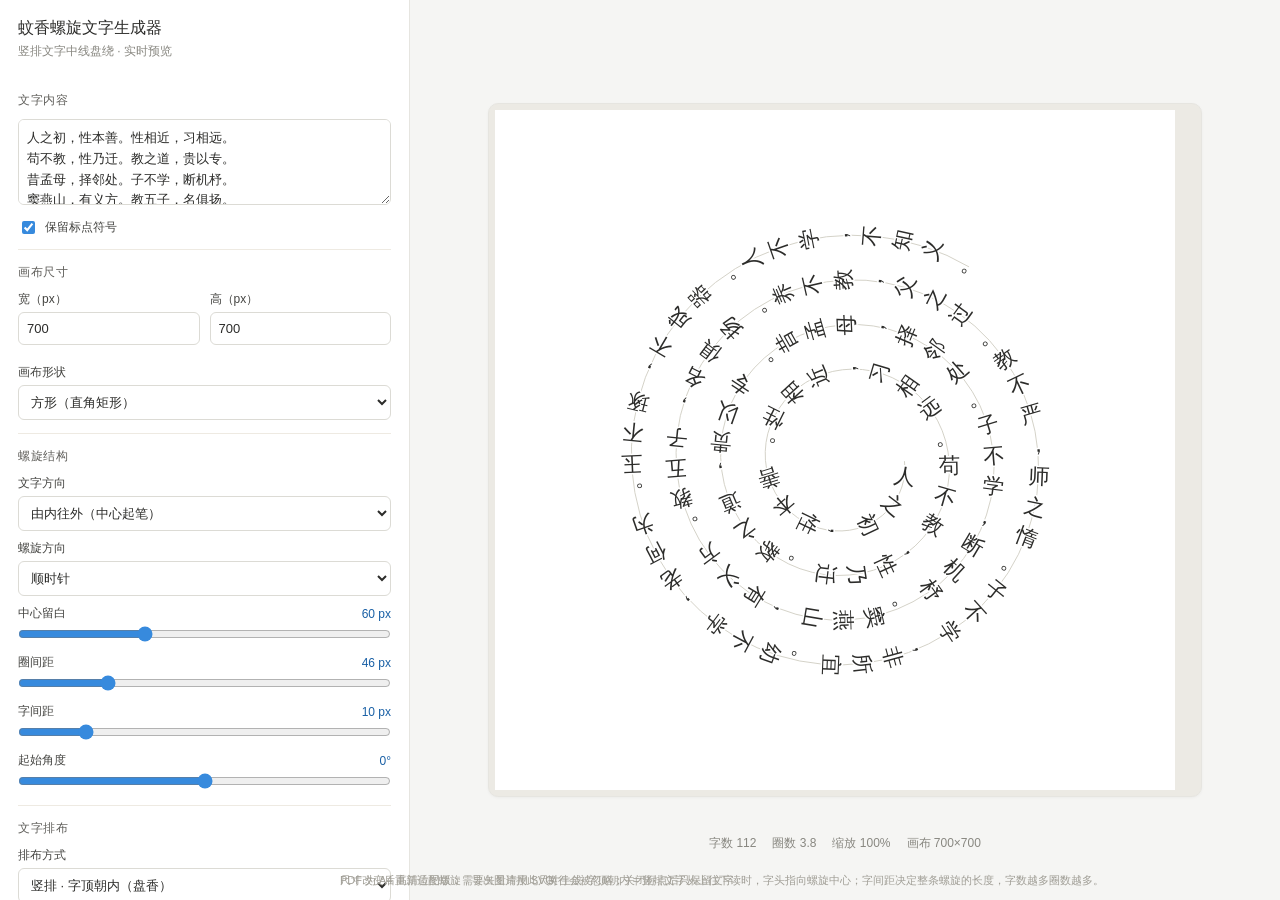
==== tools/蚊香螺旋生成器.html @ db5c836f "Add files via upload" ====
<!DOCTYPE html>
<html lang="zh-CN">
<head>
<meta charset="UTF-8">
<meta name="viewport" content="width=device-width,initial-scale=1">
<title>蚊香螺旋文字生成器</title>
<style>
*{box-sizing:border-box}
body{margin:0;font-family:"Microsoft YaHei","PingFang SC",sans-serif;background:#f5f5f3;color:#2c2c2a;font-size:13px}
.app{display:grid;grid-template-columns:410px 1fr;min-height:100vh}
.panel{background:#fff;border-right:1px solid #e6e5e0;padding:18px 18px 40px;overflow-y:auto;max-height:100vh}
h1{font-size:16px;font-weight:500;margin:0 0 4px}
.sub{font-size:12px;color:#888780;margin:0 0 18px}
.group{border-top:1px solid #eeeae2;padding:14px 0 4px}
.group:first-of-type{border-top:none}
.gtitle{font-size:12px;font-weight:500;color:#5f5e5a;margin-bottom:10px;letter-spacing:.5px}
label{display:block;margin-bottom:9px}
.lab{display:flex;justify-content:space-between;align-items:center;margin-bottom:4px;font-size:12px;color:#444441}
.val{color:#185fa5;font-variant-numeric:tabular-nums}
textarea,select,input[type=text],input[type=number]{width:100%;border:1px solid #dcdbd5;border-radius:6px;padding:8px;font-size:13px;font-family:inherit;background:#fff;color:#2c2c2a;outline:none}
textarea:focus,select:focus,input:focus{border-color:#85b7eb}
textarea{resize:vertical;min-height:86px;line-height:1.6}
input[type=range]{width:100%;accent-color:#378add;margin:0}
input[type=color]{width:100%;height:30px;border:1px solid #dcdbd5;border-radius:6px;padding:2px;background:#fff;cursor:pointer}
.row{display:flex;gap:10px}
.row>*{flex:1;min-width:0}
.check{display:flex;align-items:center;gap:7px;font-size:12px;color:#444441;cursor:pointer;margin-bottom:8px}
.check input{accent-color:#378add}
.btns{display:flex;gap:8px;margin-top:14px}
button{flex:1;padding:9px;border:1px solid #dcdbd5;border-radius:6px;background:#fff;color:#2c2c2a;font-size:12px;cursor:pointer;font-family:inherit}
button:hover{border-color:#85b7eb;background:#f7fbff}
button.primary{background:#185fa5;color:#fff;border-color:#185fa5}
button.primary:hover{background:#0c447c}
.stage{position:relative;padding:24px;display:flex;align-items:center;justify-content:center;overflow:auto;min-height:100vh}
.canvas-wrap{background:#eceae4;border:1px solid #e6e5e0;border-radius:10px;box-shadow:0 1px 3px rgba(0,0,0,.04);padding:6px;line-height:0;margin:auto;max-width:100%}
#preview{display:block;width:auto;height:auto;max-width:min(680px,100%);max-height:calc(100vh - 180px)}
.info{position:absolute;bottom:48px;left:24px;right:24px;font-size:12px;color:#888780;display:flex;gap:16px;flex-wrap:wrap;justify-content:center}
.tip{position:absolute;bottom:10px;left:24px;right:24px;margin:auto;font-size:11px;color:#a09e96;text-align:center;max-width:600px;line-height:1.6}
@media(max-width:820px){.app{grid-template-columns:1fr}.panel{max-height:none;border-right:none;border-bottom:1px solid #e6e5e0}.stage{padding:14px}}
</style>
</head>
<body>
<div class="app">
  <div class="panel">
    <h1>蚊香螺旋文字生成器</h1>
    <p class="sub">竖排文字中线盘绕 · 实时预览</p>

    <div class="group">
      <div class="gtitle">文字内容</div>
      <label><textarea id="text" spellcheck="false">人之初，性本善。性相近，习相远。
苟不教，性乃迁。教之道，贵以专。
昔孟母，择邻处。子不学，断机杼。
窦燕山，有义方。教五子，名俱扬。
养不教，父之过。教不严，师之惰。
子不学，非所宜。幼不学，老何为。
玉不琢，不成器。人不学，不知义。</textarea></label>
      <label class="check" style="margin-top:10px"><input type="checkbox" id="keepPunct" checked> 保留标点符号</label>
      <div class="tip">换行会被忽略；关闭标点后只保留文字</div>
    </div>

    <div class="group">
      <div class="gtitle">画布尺寸</div>
      <div class="row">
        <label><div class="lab"><span>宽（px）</span></div><input type="number" id="cw" min="200" max="2000" step="50" value="700"></label>
        <label><div class="lab"><span>高（px）</span></div><input type="number" id="ch" min="200" max="2000" step="50" value="700"></label>
      </div>
      <label style="margin-top:10px"><div class="lab"><span>画布形状</span></div>
        <select id="shape">
          <option value="rect">方形（直角矩形）</option>
          <option value="round">圆角矩形</option>
          <option value="circle">圆形</option>
          <option value="ellipse">椭圆</option>
        </select>
      </label>
      <div class="tip" style="text-align:left;margin-top:8px">尺寸改变后重新适配螺旋，导出图片按此尺寸生成</div>
    </div>

    <div class="group">
      <div class="gtitle">螺旋结构</div>
      <label><div class="lab"><span>文字方向</span></div>
        <select id="direction">
          <option value="out">由内往外（中心起笔）</option>
          <option value="in">由外往内（外圈起笔）</option>
        </select>
      </label>
      <label><div class="lab"><span>螺旋方向</span></div>
        <select id="spin">
          <option value="cw">顺时针</option>
          <option value="ccw">逆时针</option>
        </select>
      </label>
      <label><div class="lab"><span>中心留白</span><span class="val" id="vInner">60 px</span></div>
        <input type="range" id="inner" min="0" max="180" value="60"></label>
      <label><div class="lab"><span>圈间距</span><span class="val" id="vRing">46 px</span></div>
        <input type="range" id="ring" min="24" max="120" value="46"></label>
      <label><div class="lab"><span>字间距</span><span class="val" id="vGap">10 px</span></div>
        <input type="range" id="gap" min="0" max="60" value="10"></label>
      <label><div class="lab"><span>起始角度</span><span class="val" id="vStart">0°</span></div>
        <input type="range" id="start" min="-180" max="180" value="0"></label>
    </div>

    <div class="group">
      <div class="gtitle">文字排布</div>
      <label><div class="lab"><span>排布方式</span></div>
        <select id="mode">
          <option value="in">竖排 · 字顶朝内（盘香）</option>
          <option value="out">竖排 · 字顶朝外</option>
          <option value="tan">横排 · 沿切线（左到右）</option>
          <option value="tanrev">横排 · 沿切线（右到左）</option>
          <option value="none">全部正立 · 不旋转</option>
        </select>
      </label>
      <label><div class="lab"><span>旋转微调</span><span class="val" id="vRot">0°</span></div>
        <input type="range" id="rot" min="-180" max="180" value="0"></label>
    </div>

    <div class="group">
      <div class="gtitle">字体与颜色</div>
      <label><div class="lab"><span>字体</span></div>
        <select id="font">
          <option value="SimSun, '宋体', serif">宋体</option>
          <option value="KaiTi, '楷体', serif">楷体</option>
          <option value="FangSong, '仿宋', serif">仿宋</option>
          <option value="'Microsoft YaHei', '微软雅黑', sans-serif">微软雅黑</option>
          <option value="'PingFang SC', sans-serif">苹方</option>
          <option value="serif">衬线体</option>
          <option value="sans-serif">无衬线体</option>
        </select>
      </label>
      <label><div class="lab"><span>字体大小</span><span class="val" id="vSize">22 px</span></div>
        <input type="range" id="size" min="10" max="60" value="22"></label>
      <div class="row">
        <label><div class="lab"><span>文字颜色</span></div><input type="color" id="color" value="#2c2c2a"></label>
        <label><div class="lab"><span>背景颜色</span></div><input type="color" id="bg" value="#ffffff"></label>
      </div>
      <label class="check"><input type="checkbox" id="halo" checked> 字加白描边（压住螺旋线）</label>
    </div>

    <div class="group">
      <div class="gtitle">辅助线</div>
      <label class="check"><input type="checkbox" id="showline" checked> 显示螺旋线</label>
      <div class="row">
        <label><div class="lab"><span>线色</span></div><input type="color" id="linecolor" value="#d3d1c7"></label>
        <label><div class="lab"><span>线宽</span></div><input type="range" id="linew" min="0" max="4" step="0.5" value="1"></label>
      </div>
    </div>

    <div class="group">
      <div class="gtitle">导出</div>
      <div class="btns">
        <button id="svgBtn" class="primary">下载 SVG</button>
        <button id="pngBtn">下载 PNG</button>
        <button id="pdfBtn">下载 PDF</button>
      </div>
      <div class="tip" style="text-align:left;margin-top:8px">PDF 为 A4 高清位图版；需要矢量请用 SVG</div>
    </div>
  </div>

  <div class="stage">
    <div class="canvas-wrap"><svg id="preview" viewBox="0 0 700 700" width="700" height="700" xmlns="http://www.w3.org/2000/svg"></svg></div>
    <div class="info"><span id="infoChars">字数 0</span><span id="infoTurns">圈数 0</span><span id="infoScale">缩放 100%</span><span id="infoSize">画布 700×700</span></div>
    <div class="tip">字顶朝内 = 竖排文字从上往下读时，字头指向螺旋中心；字间距决定整条螺旋的长度，字数越多圈数越多。</div>
  </div>
</div>

<script>
(function(){
  var $=function(id){return document.getElementById(id)};
  var svg=$('preview'), NS='http://www.w3.org/2000/svg';
  var W=700, H=700, CX=350, CY=350, MAXR=328;

  function el(name,attrs){var e=document.createElementNS(NS,name);for(var k in attrs)e.setAttribute(k,attrs[k]);return e}
  function paper(shape,fill){
    if(shape==='circle')return el('circle',{cx:CX,cy:CY,r:Math.min(W,H)/2,fill:fill});
    if(shape==='ellipse')return el('ellipse',{cx:CX,cy:CY,rx:W/2,ry:H/2,fill:fill});
    if(shape==='round')return el('rect',{x:0,y:0,width:W,height:H,rx:Math.min(W,H)*0.06,fill:fill});
    return el('rect',{x:0,y:0,width:W,height:H,fill:fill});
  }

  function build(){
    var raw=$('text').value.replace(/[\r\n]/g,'');
    if(!$('keepPunct').checked) raw=raw.replace(/[，。！？；：、,.!?;:'"“”‘’（）()《》〈〉【】\[\]『』「」…—\-]/g,'');
    var chars=Array.from(raw);
    var n=chars.length;
    var fontSize=+$('size').value, gap=+$('gap').value, ring=+$('ring').value;
    var inner=+$('inner').value, start=(+$('start').value)*Math.PI/180;
    var reverse=$('direction').value==='in', mode=$('mode').value, 微调=(+$('rot').value)*Math.PI/180;
    var sgn=$('spin').value==='ccw'?-1:1;
    var font=$('font').value, color=$('color').value, bg=$('bg').value;
    var halo=$('halo').checked, showline=$('showline').checked;
    var linecolor=$('linecolor').value, linew=+$('linew').value;

    W=Math.max(200,Math.min(2000,Math.round(+$('cw').value||700)));
    H=Math.max(200,Math.min(2000,Math.round(+$('ch').value||700)));
    CX=W/2; CY=H/2; MAXR=Math.min(W,H)/2-12;
    svg.setAttribute('viewBox','0 0 '+W+' '+H);
    svg.setAttribute('width',W); svg.setAttribute('height',H);
    svg.textContent='';
    svg.appendChild(paper($('shape').value,bg));

    if(!n){$('infoChars').textContent='字数 0';$('infoSize').textContent='画布 '+W+'×'+H;return}

    var step=fontSize+gap;
    var L=n*step;
    var b=ring/(2*Math.PI);
    var tmax=(-inner+Math.sqrt(inner*inner+2*b*L))/b;
    if(inner===0) tmax=Math.sqrt(2*L/b);
    var rout=inner+b*tmax;
    var scale=Math.min(1,(MAXR)/(rout||1));
    var rin=inner*scale, bs=b*scale, fs=fontSize*scale;

    var startR=reverse?rout*scale:rin;
    var dr=reverse?-bs:bs;
    var steps=Math.max(4000,Math.ceil(tmax*140));
    var xs=[],ys=[],al=[0],ts=[];
    for(var i=0;i<=steps;i++){
      var t=tmax*i/steps, r=startR+dr*t;
      var a=sgn*t+start;
      var x=CX+r*Math.cos(a), y=CY+r*Math.sin(a);
      xs.push(x);ys.push(y);ts.push(t);
      if(i>0)al.push(al[i-1]+Math.hypot(x-xs[i-1],y-ys[i-1]));
    }
    var total=al[steps];

    var used=xs.map(function(x,i){return [x,ys[i],ts[i]]}).filter(function(p){return p[2]<=tmax+0.001});
    var minx=Infinity,maxx=-Infinity,miny=Infinity,maxy=-Infinity;
    used.forEach(function(p){minx=Math.min(minx,p[0]);maxx=Math.max(maxx,p[0]);miny=Math.min(miny,p[1]);maxy=Math.max(maxy,p[1])});
    var ox=CX-(minx+maxx)/2, oy=CY-(miny+maxy)/2;
    var maxR=0;
    used.forEach(function(p){maxR=Math.max(maxR,Math.hypot(p[0]-CX,p[1]-CY))});
    var allow=Math.max(0,MAXR-maxR), off=Math.hypot(ox,oy);
    if(off>allow&&off>0){ox*=allow/off;oy*=allow/off}

    var g=el('g',{transform:'translate('+ox.toFixed(1)+' '+oy.toFixed(1)+')'});
    if(showline){
      var segs=[];
      for(var i=0;i<=steps;i+=18)segs.push((i?'L':'M')+xs[i].toFixed(1)+' '+ys[i].toFixed(1));
      g.appendChild(el('path',{d:segs.join(' '),fill:'none',stroke:linecolor,'stroke-width':linew}));
    }

    var base;
    if(mode==='in')base=-Math.PI/2;
    else if(mode==='out')base=Math.PI/2;
    else if(mode==='tan')base=0;
    else if(mode==='tanrev')base=Math.PI;
    else base=null;

    chars.forEach(function(ch,k){
      var s=(k+0.5)*total/n;
      var j=1;while(j<steps&&al[j]<s)j++;
      var f=(s-al[j-1])/((al[j]-al[j-1])||1);
      var x=xs[j-1]+f*(xs[j]-xs[j-1]), y=ys[j-1]+f*(ys[j]-ys[j-1]);
      var t=ts[j-1]+f*(ts[j]-ts[j-1]);
      var r=startR+dr*t, a=sgn*t+start;
      var dx=dr*Math.cos(a)-r*sgn*Math.sin(a);
      var dy=dr*Math.sin(a)+r*sgn*Math.cos(a);
      var ang=base===null?0:Math.atan2(dy,dx)+base+微调;
      var txt=el('text',{
        transform:'translate('+x.toFixed(1)+' '+y.toFixed(1)+') rotate('+(ang*180/Math.PI).toFixed(1)+')',
        'text-anchor':'middle','dominant-baseline':'central',
        'font-size':fs.toFixed(1),'font-family':font,fill:color
      });
      if(halo){txt.setAttribute('paint-order','stroke');txt.setAttribute('stroke',bg);txt.setAttribute('stroke-width',(3.2).toFixed(1));txt.setAttribute('stroke-linejoin','round')}
      txt.textContent=ch;g.appendChild(txt);
    });
    svg.appendChild(g);

    $('infoChars').textContent='字数 '+n;
    $('infoTurns').textContent='圈数 '+(tmax/(2*Math.PI)).toFixed(1);
    $('infoScale').textContent='缩放 '+Math.round(scale*100)+'%';
    $('infoSize').textContent='画布 '+W+'×'+H;
  }

  function bind(id,vid,fmt){
    var e=$(id);
    e.addEventListener('input',function(){if(vid)$(vid).textContent=fmt?fmt(e.value):e.value;build()});
  }
  ['text','font','color','bg','halo','mode','direction','spin','keepPunct','showline','linecolor','cw','ch','shape'].forEach(function(id){$(id).addEventListener('input',build)});
  ['cw','ch'].forEach(function(id){$(id).addEventListener('change',function(){this.value=(id==='cw'?W:H);build()})});
  bind('size','vSize',function(v){return v+' px'});
  bind('gap','vGap',function(v){return v+' px'});
  bind('ring','vRing',function(v){return v+' px'});
  bind('inner','vInner',function(v){return v+' px'});
  bind('start','vStart',function(v){return v+'°'});
  bind('rot','vRot',function(v){return v+'°'});
  bind('linew',null);

  function serialize(){
    var c=svg.cloneNode(true);
    c.setAttribute('xmlns',NS);
    return '<?xml version="1.0" encoding="UTF-8"?>\n'+new XMLSerializer().serializeToString(c);
  }
  function download(url,name){var a=document.createElement('a');a.href=url;a.download=name;document.body.appendChild(a);a.click();document.body.removeChild(a)}
  $('svgBtn').addEventListener('click',function(){
    var blob=new Blob([serialize()],{type:'image/svg+xml;charset=utf-8'});
    var url=URL.createObjectURL(blob);download(url,'蚊香螺旋.svg');setTimeout(function(){URL.revokeObjectURL(url)},1000);
  });
  function svgToCanvas(scale,cb,err){
    var img=new Image();
    img.onload=function(){
      var cv=document.createElement('canvas');cv.width=W*scale;cv.height=H*scale;
      var ctx=cv.getContext('2d');ctx.scale(scale,scale);ctx.drawImage(img,0,0,W,H);
      cb(cv);
    };
    img.onerror=err||function(){alert('图片渲染失败，请改用 SVG 导出')};
    img.src='data:image/svg+xml;charset=utf-8,'+encodeURIComponent(serialize());
  }
  $('pngBtn').addEventListener('click',function(){svgToCanvas(2,function(cv){download(cv.toDataURL('image/png'),'蚊香螺旋.png')})});

  function loadScript(src,cb,err){
    var s=document.createElement('script');s.src=src;s.onload=cb;s.onerror=err;document.head.appendChild(s);
  }
  function makePDF(){
    svgToCanvas(3,function(cv){
      var land=W>=H;
      var pdf=new window.jspdf.jsPDF({orientation:land?'landscape':'portrait',unit:'mm',format:'a4'});
      var pw=land?297:210, ph=land?210:297;
      var k=Math.min((pw-20)/W,(ph-20)/H), dw=W*k, dh=H*k;
      pdf.addImage(cv.toDataURL('image/png'),'PNG',(pw-dw)/2,(ph-dh)/2,dw,dh);
      pdf.save('蚊香螺旋.pdf');
    });
  }
  $('pdfBtn').addEventListener('click',function(){
    if(window.jspdf&&window.jspdf.jsPDF){makePDF();return}
    var btn=this,txt=btn.textContent;btn.textContent='加载中…';
    loadScript('https://cdn.jsdelivr.net/npm/jspdf@2.5.2/dist/jspdf.umd.min.js',function(){
      btn.textContent=txt;makePDF();
    },function(){
      btn.textContent=txt;
      alert('无法联网加载 PDF 组件，已切换到浏览器打印：请在打印窗口选择「另存为 PDF」。');
      var w=window.open('','_blank');
      if(w){w.document.write('<!DOCTYPE html><meta charset="utf-8"><title>蚊香螺旋.pdf</title><body style="margin:0">'+serialize()+'</body>');w.document.close();setTimeout(function(){w.focus();w.print()},300)}
      else window.print();
    });
  });

  build();
})();
</script>
</body>
</html>
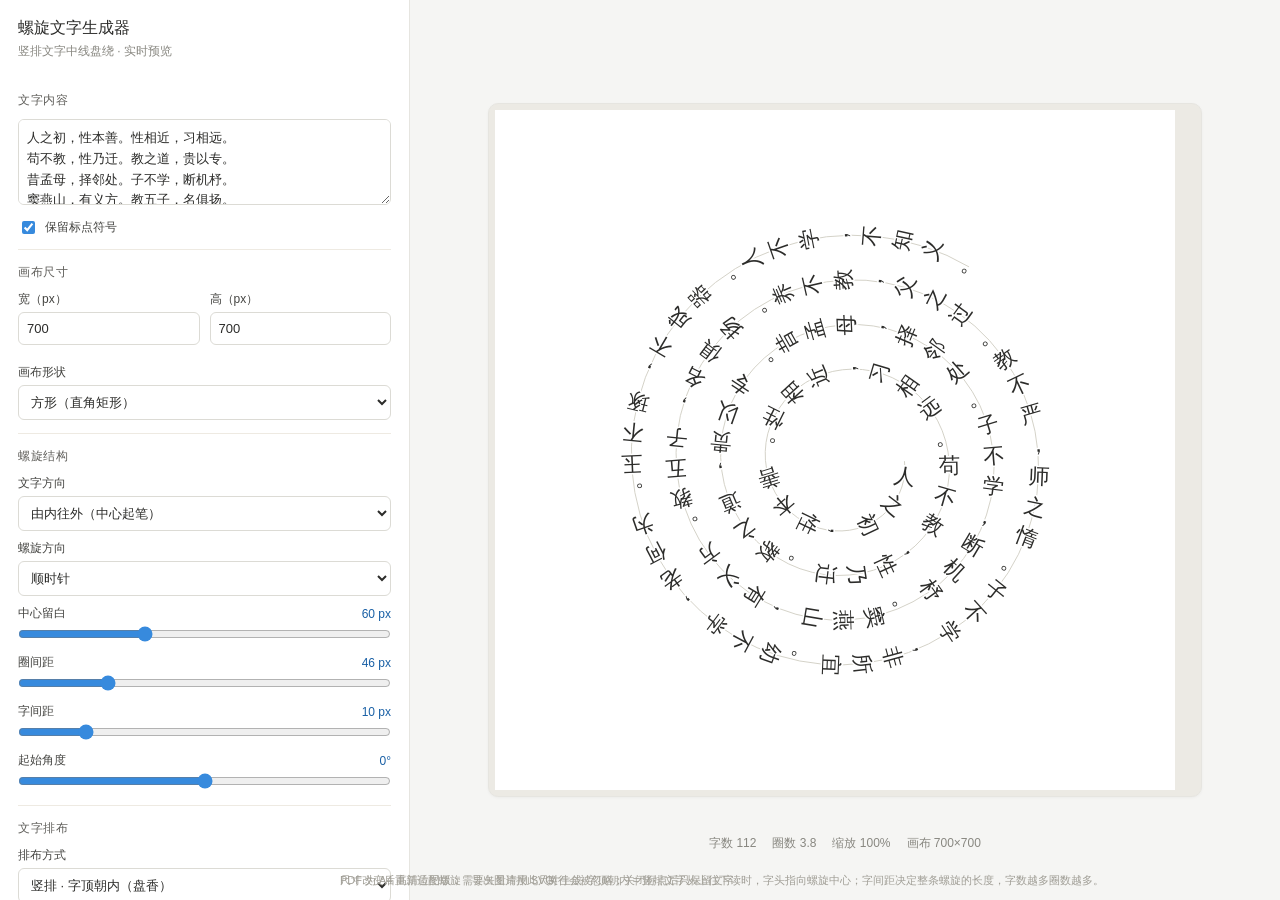
==== commit 038d3327: "导航应用改为工具，工具页更名为螺旋文字生成器并支持新标签页打开" ====
--- a/tools/蚊香螺旋生成器.html
+++ b/tools/蚊香螺旋生成器.html
@@ -1,341 +1,12 @@
 <!DOCTYPE html>
 <html lang="zh-CN">
 <head>
-<meta charset="UTF-8">
-<meta name="viewport" content="width=device-width,initial-scale=1">
-<title>蚊香螺旋文字生成器</title>
-<style>
-*{box-sizing:border-box}
-body{margin:0;font-family:"Microsoft YaHei","PingFang SC",sans-serif;background:#f5f5f3;color:#2c2c2a;font-size:13px}
-.app{display:grid;grid-template-columns:410px 1fr;min-height:100vh}
-.panel{background:#fff;border-right:1px solid #e6e5e0;padding:18px 18px 40px;overflow-y:auto;max-height:100vh}
-h1{font-size:16px;font-weight:500;margin:0 0 4px}
-.sub{font-size:12px;color:#888780;margin:0 0 18px}
-.group{border-top:1px solid #eeeae2;padding:14px 0 4px}
-.group:first-of-type{border-top:none}
-.gtitle{font-size:12px;font-weight:500;color:#5f5e5a;margin-bottom:10px;letter-spacing:.5px}
-label{display:block;margin-bottom:9px}
-.lab{display:flex;justify-content:space-between;align-items:center;margin-bottom:4px;font-size:12px;color:#444441}
-.val{color:#185fa5;font-variant-numeric:tabular-nums}
-textarea,select,input[type=text],input[type=number]{width:100%;border:1px solid #dcdbd5;border-radius:6px;padding:8px;font-size:13px;font-family:inherit;background:#fff;color:#2c2c2a;outline:none}
-textarea:focus,select:focus,input:focus{border-color:#85b7eb}
-textarea{resize:vertical;min-height:86px;line-height:1.6}
-input[type=range]{width:100%;accent-color:#378add;margin:0}
-input[type=color]{width:100%;height:30px;border:1px solid #dcdbd5;border-radius:6px;padding:2px;background:#fff;cursor:pointer}
-.row{display:flex;gap:10px}
-.row>*{flex:1;min-width:0}
-.check{display:flex;align-items:center;gap:7px;font-size:12px;color:#444441;cursor:pointer;margin-bottom:8px}
-.check input{accent-color:#378add}
-.btns{display:flex;gap:8px;margin-top:14px}
-button{flex:1;padding:9px;border:1px solid #dcdbd5;border-radius:6px;background:#fff;color:#2c2c2a;font-size:12px;cursor:pointer;font-family:inherit}
-button:hover{border-color:#85b7eb;background:#f7fbff}
-button.primary{background:#185fa5;color:#fff;border-color:#185fa5}
-button.primary:hover{background:#0c447c}
-.stage{position:relative;padding:24px;display:flex;align-items:center;justify-content:center;overflow:auto;min-height:100vh}
-.canvas-wrap{background:#eceae4;border:1px solid #e6e5e0;border-radius:10px;box-shadow:0 1px 3px rgba(0,0,0,.04);padding:6px;line-height:0;margin:auto;max-width:100%}
-#preview{display:block;width:auto;height:auto;max-width:min(680px,100%);max-height:calc(100vh - 180px)}
-.info{position:absolute;bottom:48px;left:24px;right:24px;font-size:12px;color:#888780;display:flex;gap:16px;flex-wrap:wrap;justify-content:center}
-.tip{position:absolute;bottom:10px;left:24px;right:24px;margin:auto;font-size:11px;color:#a09e96;text-align:center;max-width:600px;line-height:1.6}
-@media(max-width:820px){.app{grid-template-columns:1fr}.panel{max-height:none;border-right:none;border-bottom:1px solid #e6e5e0}.stage{padding:14px}}
-</style>
+  <meta charset="UTF-8">
+  <meta http-equiv="refresh" content="0; url=螺旋文字生成器.html">
+  <title>页面已更名 · 正在跳转</title>
+  <script>location.replace('螺旋文字生成器.html');</script>
 </head>
 <body>
-<div class="app">
-  <div class="panel">
-    <h1>蚊香螺旋文字生成器</h1>
-    <p class="sub">竖排文字中线盘绕 · 实时预览</p>
-
-    <div class="group">
-      <div class="gtitle">文字内容</div>
-      <label><textarea id="text" spellcheck="false">人之初，性本善。性相近，习相远。
-苟不教，性乃迁。教之道，贵以专。
-昔孟母，择邻处。子不学，断机杼。
-窦燕山，有义方。教五子，名俱扬。
-养不教，父之过。教不严，师之惰。
-子不学，非所宜。幼不学，老何为。
-玉不琢，不成器。人不学，不知义。</textarea></label>
-      <label class="check" style="margin-top:10px"><input type="checkbox" id="keepPunct" checked> 保留标点符号</label>
-      <div class="tip">换行会被忽略；关闭标点后只保留文字</div>
-    </div>
-
-    <div class="group">
-      <div class="gtitle">画布尺寸</div>
-      <div class="row">
-        <label><div class="lab"><span>宽（px）</span></div><input type="number" id="cw" min="200" max="2000" step="50" value="700"></label>
-        <label><div class="lab"><span>高（px）</span></div><input type="number" id="ch" min="200" max="2000" step="50" value="700"></label>
-      </div>
-      <label style="margin-top:10px"><div class="lab"><span>画布形状</span></div>
-        <select id="shape">
-          <option value="rect">方形（直角矩形）</option>
-          <option value="round">圆角矩形</option>
-          <option value="circle">圆形</option>
-          <option value="ellipse">椭圆</option>
-        </select>
-      </label>
-      <div class="tip" style="text-align:left;margin-top:8px">尺寸改变后重新适配螺旋，导出图片按此尺寸生成</div>
-    </div>
-
-    <div class="group">
-      <div class="gtitle">螺旋结构</div>
-      <label><div class="lab"><span>文字方向</span></div>
-        <select id="direction">
-          <option value="out">由内往外（中心起笔）</option>
-          <option value="in">由外往内（外圈起笔）</option>
-        </select>
-      </label>
-      <label><div class="lab"><span>螺旋方向</span></div>
-        <select id="spin">
-          <option value="cw">顺时针</option>
-          <option value="ccw">逆时针</option>
-        </select>
-      </label>
-      <label><div class="lab"><span>中心留白</span><span class="val" id="vInner">60 px</span></div>
-        <input type="range" id="inner" min="0" max="180" value="60"></label>
-      <label><div class="lab"><span>圈间距</span><span class="val" id="vRing">46 px</span></div>
-        <input type="range" id="ring" min="24" max="120" value="46"></label>
-      <label><div class="lab"><span>字间距</span><span class="val" id="vGap">10 px</span></div>
-        <input type="range" id="gap" min="0" max="60" value="10"></label>
-      <label><div class="lab"><span>起始角度</span><span class="val" id="vStart">0°</span></div>
-        <input type="range" id="start" min="-180" max="180" value="0"></label>
-    </div>
-
-    <div class="group">
-      <div class="gtitle">文字排布</div>
-      <label><div class="lab"><span>排布方式</span></div>
-        <select id="mode">
-          <option value="in">竖排 · 字顶朝内（盘香）</option>
-          <option value="out">竖排 · 字顶朝外</option>
-          <option value="tan">横排 · 沿切线（左到右）</option>
-          <option value="tanrev">横排 · 沿切线（右到左）</option>
-          <option value="none">全部正立 · 不旋转</option>
-        </select>
-      </label>
-      <label><div class="lab"><span>旋转微调</span><span class="val" id="vRot">0°</span></div>
-        <input type="range" id="rot" min="-180" max="180" value="0"></label>
-    </div>
-
-    <div class="group">
-      <div class="gtitle">字体与颜色</div>
-      <label><div class="lab"><span>字体</span></div>
-        <select id="font">
-          <option value="SimSun, '宋体', serif">宋体</option>
-          <option value="KaiTi, '楷体', serif">楷体</option>
-          <option value="FangSong, '仿宋', serif">仿宋</option>
-          <option value="'Microsoft YaHei', '微软雅黑', sans-serif">微软雅黑</option>
-          <option value="'PingFang SC', sans-serif">苹方</option>
-          <option value="serif">衬线体</option>
-          <option value="sans-serif">无衬线体</option>
-        </select>
-      </label>
-      <label><div class="lab"><span>字体大小</span><span class="val" id="vSize">22 px</span></div>
-        <input type="range" id="size" min="10" max="60" value="22"></label>
-      <div class="row">
-        <label><div class="lab"><span>文字颜色</span></div><input type="color" id="color" value="#2c2c2a"></label>
-        <label><div class="lab"><span>背景颜色</span></div><input type="color" id="bg" value="#ffffff"></label>
-      </div>
-      <label class="check"><input type="checkbox" id="halo" checked> 字加白描边（压住螺旋线）</label>
-    </div>
-
-    <div class="group">
-      <div class="gtitle">辅助线</div>
-      <label class="check"><input type="checkbox" id="showline" checked> 显示螺旋线</label>
-      <div class="row">
-        <label><div class="lab"><span>线色</span></div><input type="color" id="linecolor" value="#d3d1c7"></label>
-        <label><div class="lab"><span>线宽</span></div><input type="range" id="linew" min="0" max="4" step="0.5" value="1"></label>
-      </div>
-    </div>
-
-    <div class="group">
-      <div class="gtitle">导出</div>
-      <div class="btns">
-        <button id="svgBtn" class="primary">下载 SVG</button>
-        <button id="pngBtn">下载 PNG</button>
-        <button id="pdfBtn">下载 PDF</button>
-      </div>
-      <div class="tip" style="text-align:left;margin-top:8px">PDF 为 A4 高清位图版；需要矢量请用 SVG</div>
-    </div>
-  </div>
-
-  <div class="stage">
-    <div class="canvas-wrap"><svg id="preview" viewBox="0 0 700 700" width="700" height="700" xmlns="http://www.w3.org/2000/svg"></svg></div>
-    <div class="info"><span id="infoChars">字数 0</span><span id="infoTurns">圈数 0</span><span id="infoScale">缩放 100%</span><span id="infoSize">画布 700×700</span></div>
-    <div class="tip">字顶朝内 = 竖排文字从上往下读时，字头指向螺旋中心；字间距决定整条螺旋的长度，字数越多圈数越多。</div>
-  </div>
-</div>
-
-<script>
-(function(){
-  var $=function(id){return document.getElementById(id)};
-  var svg=$('preview'), NS='http://www.w3.org/2000/svg';
-  var W=700, H=700, CX=350, CY=350, MAXR=328;
-
-  function el(name,attrs){var e=document.createElementNS(NS,name);for(var k in attrs)e.setAttribute(k,attrs[k]);return e}
-  function paper(shape,fill){
-    if(shape==='circle')return el('circle',{cx:CX,cy:CY,r:Math.min(W,H)/2,fill:fill});
-    if(shape==='ellipse')return el('ellipse',{cx:CX,cy:CY,rx:W/2,ry:H/2,fill:fill});
-    if(shape==='round')return el('rect',{x:0,y:0,width:W,height:H,rx:Math.min(W,H)*0.06,fill:fill});
-    return el('rect',{x:0,y:0,width:W,height:H,fill:fill});
-  }
-
-  function build(){
-    var raw=$('text').value.replace(/[\r\n]/g,'');
-    if(!$('keepPunct').checked) raw=raw.replace(/[，。！？；：、,.!?;:'"“”‘’（）()《》〈〉【】\[\]『』「」…—\-]/g,'');
-    var chars=Array.from(raw);
-    var n=chars.length;
-    var fontSize=+$('size').value, gap=+$('gap').value, ring=+$('ring').value;
-    var inner=+$('inner').value, start=(+$('start').value)*Math.PI/180;
-    var reverse=$('direction').value==='in', mode=$('mode').value, 微调=(+$('rot').value)*Math.PI/180;
-    var sgn=$('spin').value==='ccw'?-1:1;
-    var font=$('font').value, color=$('color').value, bg=$('bg').value;
-    var halo=$('halo').checked, showline=$('showline').checked;
-    var linecolor=$('linecolor').value, linew=+$('linew').value;
-
-    W=Math.max(200,Math.min(2000,Math.round(+$('cw').value||700)));
-    H=Math.max(200,Math.min(2000,Math.round(+$('ch').value||700)));
-    CX=W/2; CY=H/2; MAXR=Math.min(W,H)/2-12;
-    svg.setAttribute('viewBox','0 0 '+W+' '+H);
-    svg.setAttribute('width',W); svg.setAttribute('height',H);
-    svg.textContent='';
-    svg.appendChild(paper($('shape').value,bg));
-
-    if(!n){$('infoChars').textContent='字数 0';$('infoSize').textContent='画布 '+W+'×'+H;return}
-
-    var step=fontSize+gap;
-    var L=n*step;
-    var b=ring/(2*Math.PI);
-    var tmax=(-inner+Math.sqrt(inner*inner+2*b*L))/b;
-    if(inner===0) tmax=Math.sqrt(2*L/b);
-    var rout=inner+b*tmax;
-    var scale=Math.min(1,(MAXR)/(rout||1));
-    var rin=inner*scale, bs=b*scale, fs=fontSize*scale;
-
-    var startR=reverse?rout*scale:rin;
-    var dr=reverse?-bs:bs;
-    var steps=Math.max(4000,Math.ceil(tmax*140));
-    var xs=[],ys=[],al=[0],ts=[];
-    for(var i=0;i<=steps;i++){
-      var t=tmax*i/steps, r=startR+dr*t;
-      var a=sgn*t+start;
-      var x=CX+r*Math.cos(a), y=CY+r*Math.sin(a);
-      xs.push(x);ys.push(y);ts.push(t);
-      if(i>0)al.push(al[i-1]+Math.hypot(x-xs[i-1],y-ys[i-1]));
-    }
-    var total=al[steps];
-
-    var used=xs.map(function(x,i){return [x,ys[i],ts[i]]}).filter(function(p){return p[2]<=tmax+0.001});
-    var minx=Infinity,maxx=-Infinity,miny=Infinity,maxy=-Infinity;
-    used.forEach(function(p){minx=Math.min(minx,p[0]);maxx=Math.max(maxx,p[0]);miny=Math.min(miny,p[1]);maxy=Math.max(maxy,p[1])});
-    var ox=CX-(minx+maxx)/2, oy=CY-(miny+maxy)/2;
-    var maxR=0;
-    used.forEach(function(p){maxR=Math.max(maxR,Math.hypot(p[0]-CX,p[1]-CY))});
-    var allow=Math.max(0,MAXR-maxR), off=Math.hypot(ox,oy);
-    if(off>allow&&off>0){ox*=allow/off;oy*=allow/off}
-
-    var g=el('g',{transform:'translate('+ox.toFixed(1)+' '+oy.toFixed(1)+')'});
-    if(showline){
-      var segs=[];
-      for(var i=0;i<=steps;i+=18)segs.push((i?'L':'M')+xs[i].toFixed(1)+' '+ys[i].toFixed(1));
-      g.appendChild(el('path',{d:segs.join(' '),fill:'none',stroke:linecolor,'stroke-width':linew}));
-    }
-
-    var base;
-    if(mode==='in')base=-Math.PI/2;
-    else if(mode==='out')base=Math.PI/2;
-    else if(mode==='tan')base=0;
-    else if(mode==='tanrev')base=Math.PI;
-    else base=null;
-
-    chars.forEach(function(ch,k){
-      var s=(k+0.5)*total/n;
-      var j=1;while(j<steps&&al[j]<s)j++;
-      var f=(s-al[j-1])/((al[j]-al[j-1])||1);
-      var x=xs[j-1]+f*(xs[j]-xs[j-1]), y=ys[j-1]+f*(ys[j]-ys[j-1]);
-      var t=ts[j-1]+f*(ts[j]-ts[j-1]);
-      var r=startR+dr*t, a=sgn*t+start;
-      var dx=dr*Math.cos(a)-r*sgn*Math.sin(a);
-      var dy=dr*Math.sin(a)+r*sgn*Math.cos(a);
-      var ang=base===null?0:Math.atan2(dy,dx)+base+微调;
-      var txt=el('text',{
-        transform:'translate('+x.toFixed(1)+' '+y.toFixed(1)+') rotate('+(ang*180/Math.PI).toFixed(1)+')',
-        'text-anchor':'middle','dominant-baseline':'central',
-        'font-size':fs.toFixed(1),'font-family':font,fill:color
-      });
-      if(halo){txt.setAttribute('paint-order','stroke');txt.setAttribute('stroke',bg);txt.setAttribute('stroke-width',(3.2).toFixed(1));txt.setAttribute('stroke-linejoin','round')}
-      txt.textContent=ch;g.appendChild(txt);
-    });
-    svg.appendChild(g);
-
-    $('infoChars').textContent='字数 '+n;
-    $('infoTurns').textContent='圈数 '+(tmax/(2*Math.PI)).toFixed(1);
-    $('infoScale').textContent='缩放 '+Math.round(scale*100)+'%';
-    $('infoSize').textContent='画布 '+W+'×'+H;
-  }
-
-  function bind(id,vid,fmt){
-    var e=$(id);
-    e.addEventListener('input',function(){if(vid)$(vid).textContent=fmt?fmt(e.value):e.value;build()});
-  }
-  ['text','font','color','bg','halo','mode','direction','spin','keepPunct','showline','linecolor','cw','ch','shape'].forEach(function(id){$(id).addEventListener('input',build)});
-  ['cw','ch'].forEach(function(id){$(id).addEventListener('change',function(){this.value=(id==='cw'?W:H);build()})});
-  bind('size','vSize',function(v){return v+' px'});
-  bind('gap','vGap',function(v){return v+' px'});
-  bind('ring','vRing',function(v){return v+' px'});
-  bind('inner','vInner',function(v){return v+' px'});
-  bind('start','vStart',function(v){return v+'°'});
-  bind('rot','vRot',function(v){return v+'°'});
-  bind('linew',null);
-
-  function serialize(){
-    var c=svg.cloneNode(true);
-    c.setAttribute('xmlns',NS);
-    return '<?xml version="1.0" encoding="UTF-8"?>\n'+new XMLSerializer().serializeToString(c);
-  }
-  function download(url,name){var a=document.createElement('a');a.href=url;a.download=name;document.body.appendChild(a);a.click();document.body.removeChild(a)}
-  $('svgBtn').addEventListener('click',function(){
-    var blob=new Blob([serialize()],{type:'image/svg+xml;charset=utf-8'});
-    var url=URL.createObjectURL(blob);download(url,'蚊香螺旋.svg');setTimeout(function(){URL.revokeObjectURL(url)},1000);
-  });
-  function svgToCanvas(scale,cb,err){
-    var img=new Image();
-    img.onload=function(){
-      var cv=document.createElement('canvas');cv.width=W*scale;cv.height=H*scale;
-      var ctx=cv.getContext('2d');ctx.scale(scale,scale);ctx.drawImage(img,0,0,W,H);
-      cb(cv);
-    };
-    img.onerror=err||function(){alert('图片渲染失败，请改用 SVG 导出')};
-    img.src='data:image/svg+xml;charset=utf-8,'+encodeURIComponent(serialize());
-  }
-  $('pngBtn').addEventListener('click',function(){svgToCanvas(2,function(cv){download(cv.toDataURL('image/png'),'蚊香螺旋.png')})});
-
-  function loadScript(src,cb,err){
-    var s=document.createElement('script');s.src=src;s.onload=cb;s.onerror=err;document.head.appendChild(s);
-  }
-  function makePDF(){
-    svgToCanvas(3,function(cv){
-      var land=W>=H;
-      var pdf=new window.jspdf.jsPDF({orientation:land?'landscape':'portrait',unit:'mm',format:'a4'});
-      var pw=land?297:210, ph=land?210:297;
-      var k=Math.min((pw-20)/W,(ph-20)/H), dw=W*k, dh=H*k;
-      pdf.addImage(cv.toDataURL('image/png'),'PNG',(pw-dw)/2,(ph-dh)/2,dw,dh);
-      pdf.save('蚊香螺旋.pdf');
-    });
-  }
-  $('pdfBtn').addEventListener('click',function(){
-    if(window.jspdf&&window.jspdf.jsPDF){makePDF();return}
-    var btn=this,txt=btn.textContent;btn.textContent='加载中…';
-    loadScript('https://cdn.jsdelivr.net/npm/jspdf@2.5.2/dist/jspdf.umd.min.js',function(){
-      btn.textContent=txt;makePDF();
-    },function(){
-      btn.textContent=txt;
-      alert('无法联网加载 PDF 组件，已切换到浏览器打印：请在打印窗口选择「另存为 PDF」。');
-      var w=window.open('','_blank');
-      if(w){w.document.write('<!DOCTYPE html><meta charset="utf-8"><title>蚊香螺旋.pdf</title><body style="margin:0">'+serialize()+'</body>');w.document.close();setTimeout(function(){w.focus();w.print()},300)}
-      else window.print();
-    });
-  });
-
-  build();
-})();
-</script>
+  <p>这个工具已更名为「螺旋文字生成器」。<a href="螺旋文字生成器.html">点击这里打开</a></p>
 </body>
 </html>
